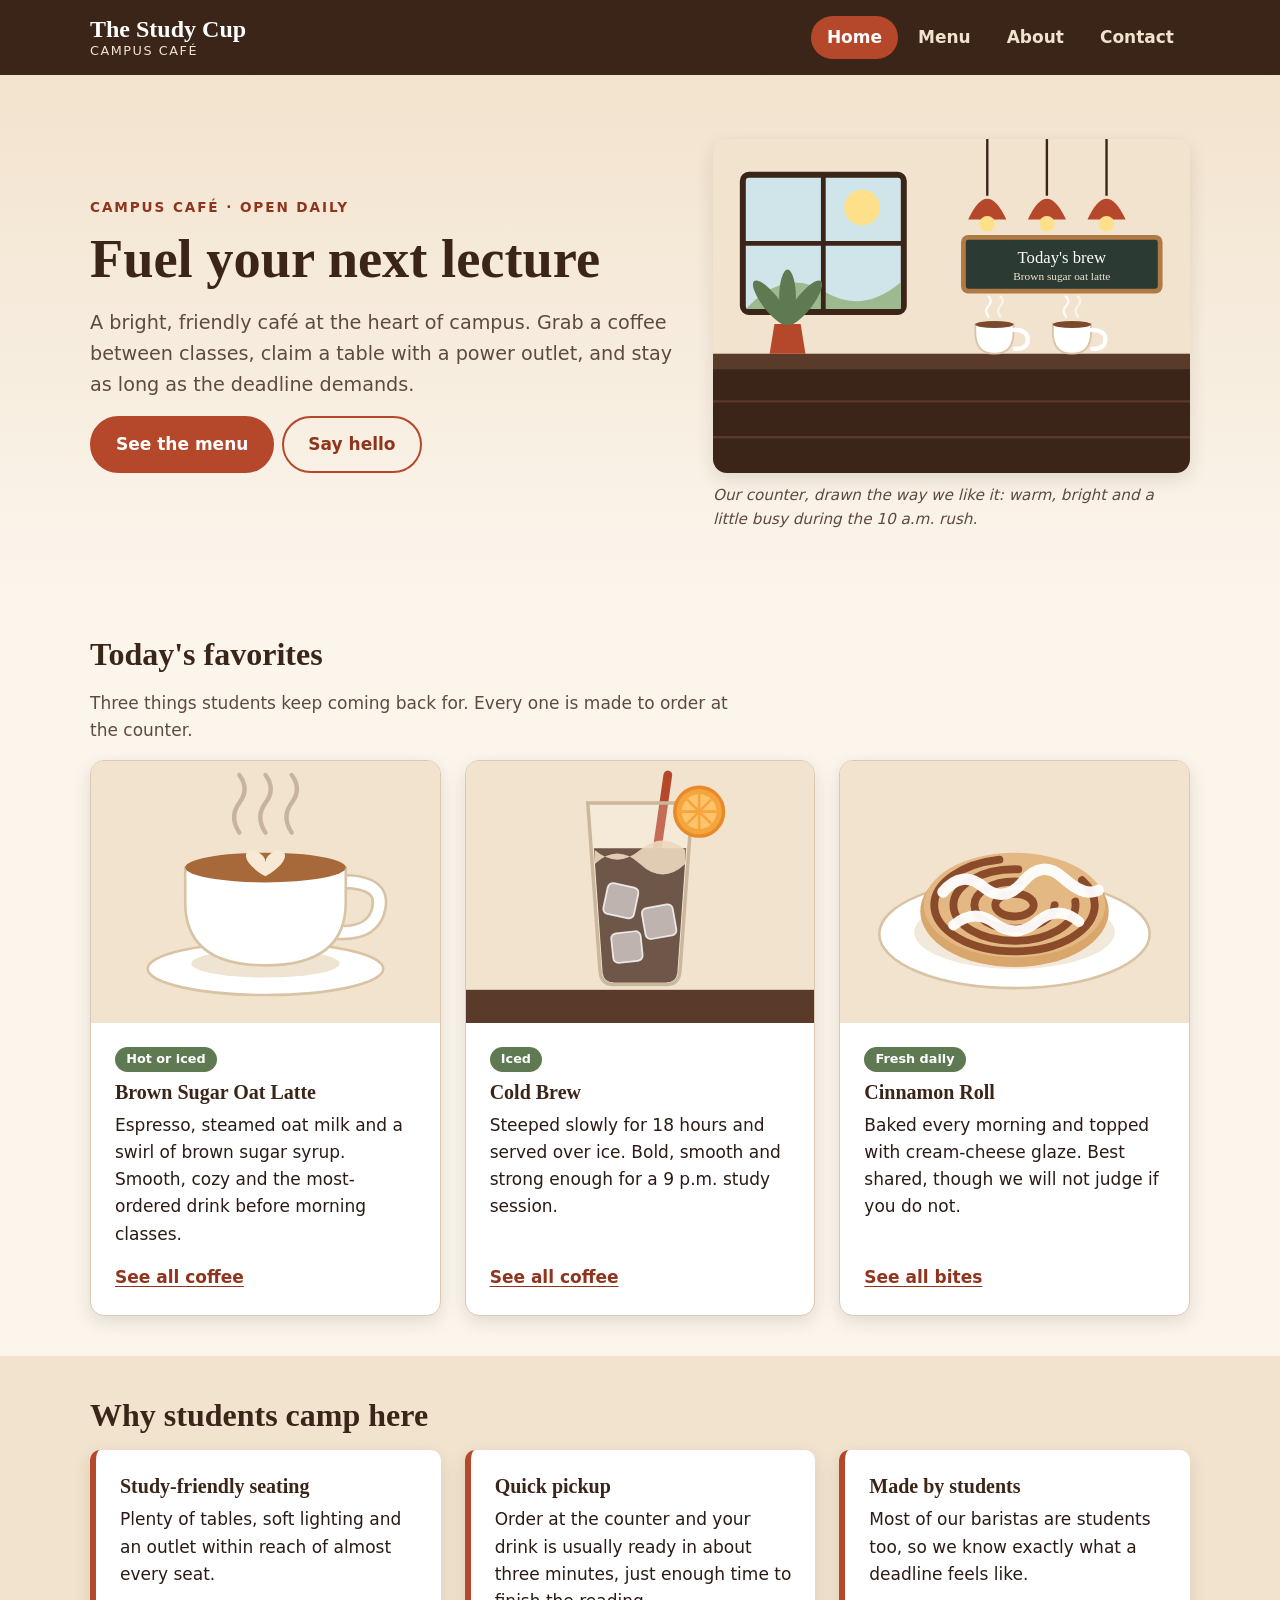
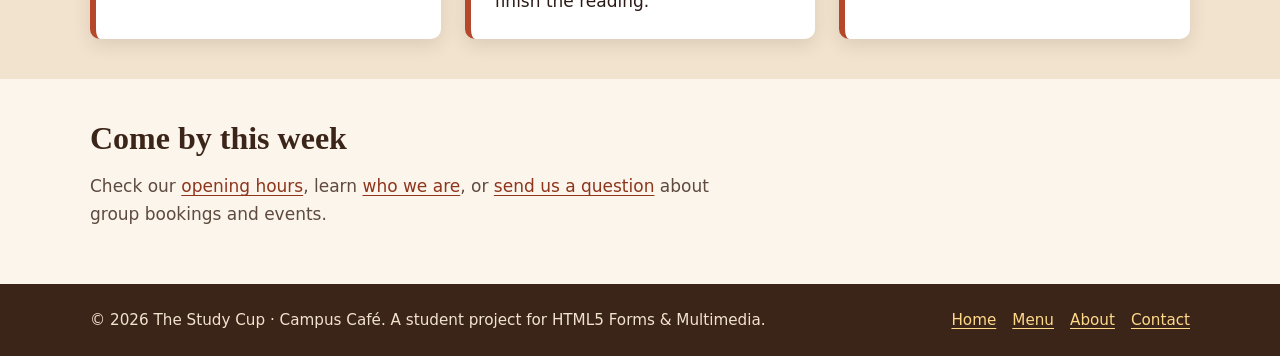
==== Group01_CampusCafe/index.html @ f64dd316 "Add files via upload" ====
<!DOCTYPE html>
<html lang="en">
<head>
  <meta charset="utf-8">
  <meta name="viewport" content="width=device-width, initial-scale=1">
  <meta name="description" content="The Study Cup is a friendly campus café with great coffee, fresh bites and tables built for studying.">
  <title>The Study Cup | Campus Café</title>
  <link rel="stylesheet" href="css/style.css">
</head>
<body>
  <a class="skip-link" href="#main">Skip to main content</a>

  <header class="site-header">
    <div class="container header-inner">
      <a class="brand" href="index.html">
        <span class="brand-name">The Study Cup</span>
        <span class="brand-sub">Campus Café</span>
      </a>
      <nav aria-label="Main navigation">
        <ul class="nav-list">
          <li><a href="index.html" aria-current="page">Home</a></li>
          <li><a href="menu.html">Menu</a></li>
          <li><a href="about.html">About</a></li>
          <li><a href="contact.html">Contact</a></li>
        </ul>
      </nav>
    </div>
  </header>

  <main id="main">
    <section class="hero" aria-labelledby="hero-title">
      <div class="container hero-grid">
        <div>
          <p class="eyebrow">Campus Café · Open daily</p>
          <h1 id="hero-title">Fuel your next lecture</h1>
          <p class="lead">A bright, friendly café at the heart of campus. Grab a coffee between classes, claim a table with a power outlet, and stay as long as the deadline demands.</p>
          <div class="btn-row">
            <a class="btn" href="menu.html">See the menu</a>
            <a class="btn btn-outline" href="contact.html">Say hello</a>
          </div>
        </div>

        <figure>
          <img src="images/hero-cafe.svg" width="800" height="560"
               alt="Illustration of a bright café with a sunny window, three hanging lamps, a chalkboard sign reading Today's brew, and two steaming cups on the counter next to a potted plant.">
          <figcaption>Our counter, drawn the way we like it: warm, bright and a little busy during the 10 a.m. rush.</figcaption>
        </figure>
      </div>
    </section>

    <section class="section" aria-labelledby="favorites-title">
      <div class="container">
        <h2 id="favorites-title">Today's favorites</h2>
        <p class="section-intro">Three things students keep coming back for. Every one is made to order at the counter.</p>

        <div class="card-grid">
          <article class="card">
            <img src="images/latte.svg" width="400" height="300"
                 alt="A white cup of latte on a saucer with a heart drawn in the foam and steam rising from it.">
            <div class="card-body">
              <span class="tag">Hot or iced</span>
              <h3>Brown Sugar Oat Latte</h3>
              <p>Espresso, steamed oat milk and a swirl of brown sugar syrup. Smooth, cozy and the most-ordered drink before morning classes.</p>
              <a href="menu.html">See all coffee</a>
            </div>
          </article>

          <article class="card">
            <img src="images/cold-brew.svg" width="400" height="300"
                 alt="A tall glass of cold brew coffee with ice cubes, a swirl of milk, a red straw and an orange slice on the rim.">
            <div class="card-body">
              <span class="tag">Iced</span>
              <h3>Cold Brew</h3>
              <p>Steeped slowly for 18 hours and served over ice. Bold, smooth and strong enough for a 9 p.m. study session.</p>
              <a href="menu.html">See all coffee</a>
            </div>
          </article>

          <article class="card">
            <img src="images/cinnamon-roll.svg" width="400" height="300"
                 alt="A freshly baked cinnamon roll with a spiral of cinnamon and white icing, served on a white plate.">
            <div class="card-body">
              <span class="tag">Fresh daily</span>
              <h3>Cinnamon Roll</h3>
              <p>Baked every morning and topped with cream-cheese glaze. Best shared, though we will not judge if you do not.</p>
              <a href="menu.html">See all bites</a>
            </div>
          </article>
        </div>
      </div>
    </section>

    <section class="section section-alt" aria-labelledby="why-title">
      <div class="container">
        <h2 id="why-title">Why students camp here</h2>
        <div class="card-grid">
          <article class="feature">
            <h3>Study-friendly seating</h3>
            <p>Plenty of tables, soft lighting and an outlet within reach of almost every seat.</p>
          </article>
          <article class="feature">
            <h3>Quick pickup</h3>
            <p>Order at the counter and your drink is usually ready in about three minutes, just enough time to finish the reading.</p>
          </article>
          <article class="feature">
            <h3>Made by students</h3>
            <p>Most of our baristas are students too, so we know exactly what a deadline feels like.</p>
          </article>
        </div>
      </div>
    </section>

    <section class="section" aria-labelledby="visit-title">
      <div class="container">
        <h2 id="visit-title">Come by this week</h2>
        <p class="section-intro">Check our <a href="about.html#hours">opening hours</a>, learn <a href="about.html">who we are</a>, or <a href="contact.html">send us a question</a> about group bookings and events.</p>
      </div>
    </section>
  </main>

  <footer class="site-footer">
    <div class="container footer-inner">
      <p>&copy; 2026 The Study Cup · Campus Café. A student project for HTML5 Forms &amp; Multimedia.</p>
      <nav aria-label="Footer navigation">
        <ul>
          <li><a href="index.html">Home</a></li>
          <li><a href="menu.html">Menu</a></li>
          <li><a href="about.html">About</a></li>
          <li><a href="contact.html">Contact</a></li>
        </ul>
      </nav>
    </div>
  </footer>
</body>
</html>
---- Group01_CampusCafe/css/style.css ----
/* ==========================================================
   The Study Cup · Campus Café
   css/style.css — hand-written, mobile-first
   Breakpoints: phone (base), tablet 640px, desktop 960px
   ========================================================== */

/* ---------- 1. Design tokens (CSS variables) ---------- */
:root {
  /* colors */
  --color-bg: #fbf5ec;
  --color-surface: #ffffff;
  --color-cream: #f2e3ce;
  --color-text: #2b1b14;
  --color-muted: #5e4a3f;
  --color-primary: #3b2418;
  --color-accent: #b5472a;
  --color-accent-dark: #8f351d;
  --color-sage: #5f7a52;
  --color-border: #dcc9b0;
  --color-field-border: #8a7360;
  --color-focus: #1b5e9e;
  --color-focus-on-dark: #ffd98a;
  --color-error: #b3261e;

  /* fonts */
  --font-body: "Segoe UI", system-ui, -apple-system, Roboto, "Helvetica Neue", Arial, sans-serif;
  --font-heading: Georgia, "Times New Roman", serif;

  /* shape + spacing */
  --radius: 14px;
  --radius-sm: 10px;
  --shadow: 0 6px 18px rgba(59, 36, 24, 0.12);
  --space-1: 0.5rem;
  --space-2: 1rem;
  --space-3: 1.5rem;
  --space-4: 2.5rem;
  --space-5: 4rem;
  --max-width: 1100px;
}

/* ---------- 2. Base ---------- */
*,
*::before,
*::after {
  box-sizing: border-box;
}

html {
  scroll-behavior: smooth;
}

body {
  margin: 0;
  font-family: var(--font-body);
  font-size: 1.0625rem;
  line-height: 1.6;
  color: var(--color-text);
  background: var(--color-bg);
}

img {
  display: block;
  max-width: 100%;
  height: auto;
}

h1,
h2,
h3 {
  font-family: var(--font-heading);
  color: var(--color-primary);
  line-height: 1.2;
}

h1 {
  margin: 0 0 var(--space-2);
  font-size: clamp(2rem, 6vw, 3.4rem);
}

h2 {
  margin: 0 0 var(--space-2);
  font-size: clamp(1.5rem, 4vw, 2rem);
}

h3 {
  margin: 0 0 var(--space-1);
  font-size: 1.25rem;
}

p {
  margin: 0 0 var(--space-2);
}

a {
  color: var(--color-accent-dark);
  text-underline-offset: 3px;
}

a:hover {
  color: var(--color-primary);
  text-decoration-thickness: 2px;
}

:focus-visible {
  outline: 3px solid var(--color-focus);
  outline-offset: 3px;
}

.container {
  width: min(100% - 2rem, var(--max-width));
  margin-inline: auto;
}

/* skip link (keyboard users) */
.skip-link {
  position: absolute;
  left: 1rem;
  top: -4rem;
  z-index: 10;
  padding: 0.6rem 1rem;
  background: var(--color-accent);
  color: #fff;
  border-radius: var(--radius-sm);
  transition: top 0.15s;
}

.skip-link:focus {
  top: 1rem;
}

/* ---------- 3. Header + navigation (Flexbox) ---------- */
.site-header {
  background: var(--color-primary);
  color: var(--color-cream);
}

.header-inner {
  display: flex;
  flex-direction: column;
  align-items: flex-start;
  gap: var(--space-1);
  padding-block: var(--space-2);
}

.brand {
  display: flex;
  flex-direction: column;
  line-height: 1.15;
  color: #fff;
  text-decoration: none;
}

.brand:hover {
  color: var(--color-focus-on-dark);
}

.brand-name {
  font-family: var(--font-heading);
  font-size: 1.5rem;
  font-weight: 700;
}

.brand-sub {
  font-size: 0.8rem;
  letter-spacing: 0.12em;
  text-transform: uppercase;
  color: var(--color-cream);
}

.nav-list {
  display: flex;
  flex-wrap: wrap;
  gap: 0.25rem;
  margin: 0;
  padding: 0;
  list-style: none;
}

.nav-list a {
  display: inline-block;
  padding: 0.5rem 1rem;
  border-radius: 999px;
  color: var(--color-cream);
  font-weight: 600;
  text-decoration: none;
  transition: background-color 0.15s, color 0.15s;
}

.nav-list a:hover {
  background: rgba(255, 255, 255, 0.18);
  color: #fff;
}

/* current page is clear: filled pill */
.nav-list a[aria-current="page"] {
  background: var(--color-accent);
  color: #fff;
}

.site-header :focus-visible,
.site-footer :focus-visible {
  outline-color: var(--color-focus-on-dark);
}

/* ---------- 4. Buttons ---------- */
.btn {
  display: inline-block;
  padding: 0.8rem 1.5rem;
  border: 2px solid var(--color-accent);
  border-radius: 999px;
  background: var(--color-accent);
  color: #fff;
  font: inherit;
  font-weight: 700;
  text-align: center;
  text-decoration: none;
  cursor: pointer;
  transition: background-color 0.15s, color 0.15s, transform 0.15s;
}

.btn:hover {
  background: var(--color-accent-dark);
  border-color: var(--color-accent-dark);
  color: #fff;
  transform: translateY(-2px);
}

.btn-outline {
  background: transparent;
  color: var(--color-accent-dark);
}

.btn-outline:hover {
  background: var(--color-accent-dark);
  color: #fff;
}

.btn-row {
  display: flex;
  flex-wrap: wrap;
  gap: var(--space-1);
}

/* ---------- 5. Hero + page headers ---------- */
.hero {
  padding-block: var(--space-4);
  background: linear-gradient(180deg, var(--color-cream) 0%, var(--color-bg) 100%);
}

.hero-grid {
  display: grid;
  gap: var(--space-3);
}

.eyebrow {
  margin-bottom: var(--space-1);
  font-size: 0.85rem;
  font-weight: 700;
  letter-spacing: 0.14em;
  text-transform: uppercase;
  color: var(--color-accent-dark);
}

.lead {
  font-size: 1.2rem;
  color: var(--color-muted);
}

.page-header {
  padding-block: var(--space-4) var(--space-3);
  background: var(--color-cream);
  border-bottom: 1px solid var(--color-border);
}

.page-header p {
  max-width: 60ch;
  margin-bottom: 0;
  color: var(--color-muted);
}

/* ---------- 6. Sections ---------- */
.section {
  padding-block: var(--space-4);
}

.section-alt {
  background: var(--color-cream);
}

.section-intro {
  max-width: 60ch;
  color: var(--color-muted);
}

/* ---------- 7. Cards (Grid for the grid, Flexbox inside each card) ---------- */
.card-grid {
  display: grid;
  grid-template-columns: 1fr;
  gap: var(--space-3);
}

.card {
  display: flex;
  flex-direction: column;
  overflow: hidden;
  background: var(--color-surface);
  border: 1px solid var(--color-border);
  border-radius: var(--radius);
  box-shadow: var(--shadow);
  transition: transform 0.2s, box-shadow 0.2s;
}

.card:hover,
.card:focus-within {
  transform: translateY(-4px);
  box-shadow: 0 12px 26px rgba(59, 36, 24, 0.18);
}

.card img {
  width: 100%;
  aspect-ratio: 4 / 3;
  object-fit: cover;
}

.card-body {
  display: flex;
  flex: 1;
  flex-direction: column;
  padding: var(--space-3);
}

.card-body p {
  flex: 1;
}

.card-body .role {
  flex: none;
}

.card-body a {
  font-weight: 700;
}

.tag {
  align-self: flex-start;
  margin-bottom: var(--space-1);
  padding: 0.15rem 0.7rem;
  border-radius: 999px;
  background: var(--color-sage);
  color: #fff;
  font-size: 0.8rem;
  font-weight: 700;
}

/* feature blocks (plain, no image) */
.feature {
  padding: var(--space-3);
  background: var(--color-surface);
  border-left: 6px solid var(--color-accent);
  border-radius: var(--radius-sm);
  box-shadow: var(--shadow);
}

.feature p {
  margin-bottom: 0;
}

/* ---------- 8. Figures + media ---------- */
figure {
  margin: 0;
}

figure img {
  width: 100%;
  border-radius: var(--radius);
  box-shadow: var(--shadow);
}

figcaption {
  padding-top: 0.6rem;
  font-size: 0.95rem;
  font-style: italic;
  color: var(--color-muted);
}

audio {
  display: block;
  width: 100%;
}

.media-card {
  padding: var(--space-3);
  background: var(--color-surface);
  border: 1px solid var(--color-border);
  border-radius: var(--radius);
  box-shadow: var(--shadow);
}

.media-card figcaption {
  font-style: normal;
}

/* two-column split used on About page (Grid) */
.split {
  display: grid;
  gap: var(--space-3);
  align-items: center;
}

/* ---------- 9. Menu list ---------- */
.menu-heading {
  padding-bottom: var(--space-1);
  border-bottom: 3px solid var(--color-accent);
}

.menu-list {
  display: grid;
  grid-template-columns: 1fr;
  gap: var(--space-2);
  margin-top: var(--space-3);
}

.menu-item {
  padding: var(--space-2) var(--space-3);
  background: var(--color-surface);
  border: 1px solid var(--color-border);
  border-radius: var(--radius-sm);
  transition: border-color 0.15s, background-color 0.15s;
}

.menu-item:hover {
  border-color: var(--color-accent);
  background: #fffaf3;
}

.menu-item h3 {
  margin-bottom: 0.25rem;
}

.menu-item p {
  margin-bottom: 0.5rem;
  color: var(--color-muted);
}

.menu-item .tag {
  margin-bottom: 0;
}

.note {
  margin-top: var(--space-3);
  padding: var(--space-2);
  background: var(--color-cream);
  border-radius: var(--radius-sm);
  font-size: 0.95rem;
}

/* ---------- 10. Table (hours) ---------- */
.table-wrap {
  overflow-x: auto;
}

table {
  width: 100%;
  border-collapse: collapse;
  background: var(--color-surface);
  border-radius: var(--radius-sm);
}

caption {
  padding-bottom: var(--space-1);
  text-align: left;
  font-weight: 700;
  color: var(--color-muted);
}

th,
td {
  padding: 0.75rem 1rem;
  text-align: left;
  border-bottom: 1px solid var(--color-border);
}

thead th {
  background: var(--color-primary);
  color: #fff;
}

tbody tr:nth-child(even) {
  background: #fdf8f0;
}

tbody tr:hover {
  background: var(--color-cream);
}

/* ---------- 11. Team ---------- */
.avatar {
  display: grid;
  place-items: center;
  width: 64px;
  height: 64px;
  margin-bottom: var(--space-2);
  border-radius: 50%;
  background: var(--color-accent);
  color: #fff;
  font-family: var(--font-heading);
  font-size: 1.6rem;
  font-weight: 700;
}

.role {
  margin-bottom: var(--space-1);
  font-size: 0.85rem;
  font-weight: 700;
  letter-spacing: 0.08em;
  text-transform: uppercase;
  color: var(--color-sage);
}

/* ---------- 12. Contact page + form ---------- */
.contact-layout {
  display: grid;
  gap: var(--space-4);
}

.form-card {
  padding: var(--space-3);
  background: var(--color-surface);
  border: 1px solid var(--color-border);
  border-radius: var(--radius);
  box-shadow: var(--shadow);
}

/* fields are stacked on every screen size */
.contact-form {
  display: grid;
  grid-template-columns: 1fr;
  gap: var(--space-2);
}

.field {
  display: flex;
  flex-direction: column;
  gap: 0.35rem;
}

.field label {
  font-weight: 700;
}

.req {
  font-size: 0.85rem;
  font-weight: 400;
  color: var(--color-muted);
}

.hint {
  font-size: 0.875rem;
  color: var(--color-muted);
}

input,
select,
textarea {
  width: 100%;
  padding: 0.75rem 0.9rem;
  border: 2px solid var(--color-field-border);
  border-radius: var(--radius-sm);
  background: #fff;
  color: var(--color-text);
  font: inherit;
  transition: border-color 0.15s, box-shadow 0.15s;
}

textarea {
  resize: vertical;
  min-height: 9rem;
}

input:hover,
select:hover,
textarea:hover {
  border-color: var(--color-accent);
}

input:focus,
select:focus,
textarea:focus {
  outline: 3px solid transparent; /* keeps a visible ring in forced-colors mode */
  border-color: var(--color-focus);
  box-shadow: 0 0 0 4px rgba(27, 94, 158, 0.3);
}

input:user-invalid,
textarea:user-invalid {
  border-color: var(--color-error);
}

.contact-form .btn {
  justify-self: stretch;
}

.info-card {
  padding: var(--space-3);
  background: var(--color-cream);
  border-radius: var(--radius);
}

.info-card address {
  font-style: normal;
}

.info-card ul {
  margin: 0 0 var(--space-2);
  padding-left: 1.2rem;
}

/* ---------- 13. Footer ---------- */
.site-footer {
  padding-block: var(--space-3);
  background: var(--color-primary);
  color: var(--color-cream);
  font-size: 0.95rem;
}

.footer-inner {
  display: flex;
  flex-direction: column;
  gap: var(--space-2);
}

.footer-inner p {
  margin: 0;
}

.footer-inner ul {
  display: flex;
  flex-wrap: wrap;
  gap: var(--space-2);
  margin: 0;
  padding: 0;
  list-style: none;
}

.site-footer a {
  color: var(--color-focus-on-dark);
}

.site-footer a:hover {
  color: #fff;
}

/* ---------- 14. Tablet (640px and up) ---------- */
@media (min-width: 640px) {
  .card-grid {
    grid-template-columns: repeat(2, 1fr);
  }

  .menu-list {
    grid-template-columns: repeat(2, 1fr);
  }

  .contact-form .btn {
    justify-self: start;
  }

  .footer-inner {
    flex-direction: row;
    align-items: center;
    justify-content: space-between;
  }
}

/* ---------- 15. Desktop (960px and up) ---------- */
@media (min-width: 960px) {
  .header-inner {
    flex-direction: row;
    align-items: center;
    justify-content: space-between;
  }

  .hero {
    padding-block: var(--space-5);
  }

  .hero-grid {
    grid-template-columns: 1.1fr 0.9fr;
    align-items: center;
    gap: var(--space-4);
  }

  .card-grid {
    grid-template-columns: repeat(3, 1fr);
  }

  .split {
    grid-template-columns: 1fr 1fr;
    gap: var(--space-4);
  }

  .contact-layout {
    grid-template-columns: 1.4fr 0.8fr;
    align-items: start;
  }
}

/* ---------- 16. Respect reduced-motion settings ---------- */
@media (prefers-reduced-motion: reduce) {
  html {
    scroll-behavior: auto;
  }

  *,
  *::before,
  *::after {
    transition: none !important;
  }
}
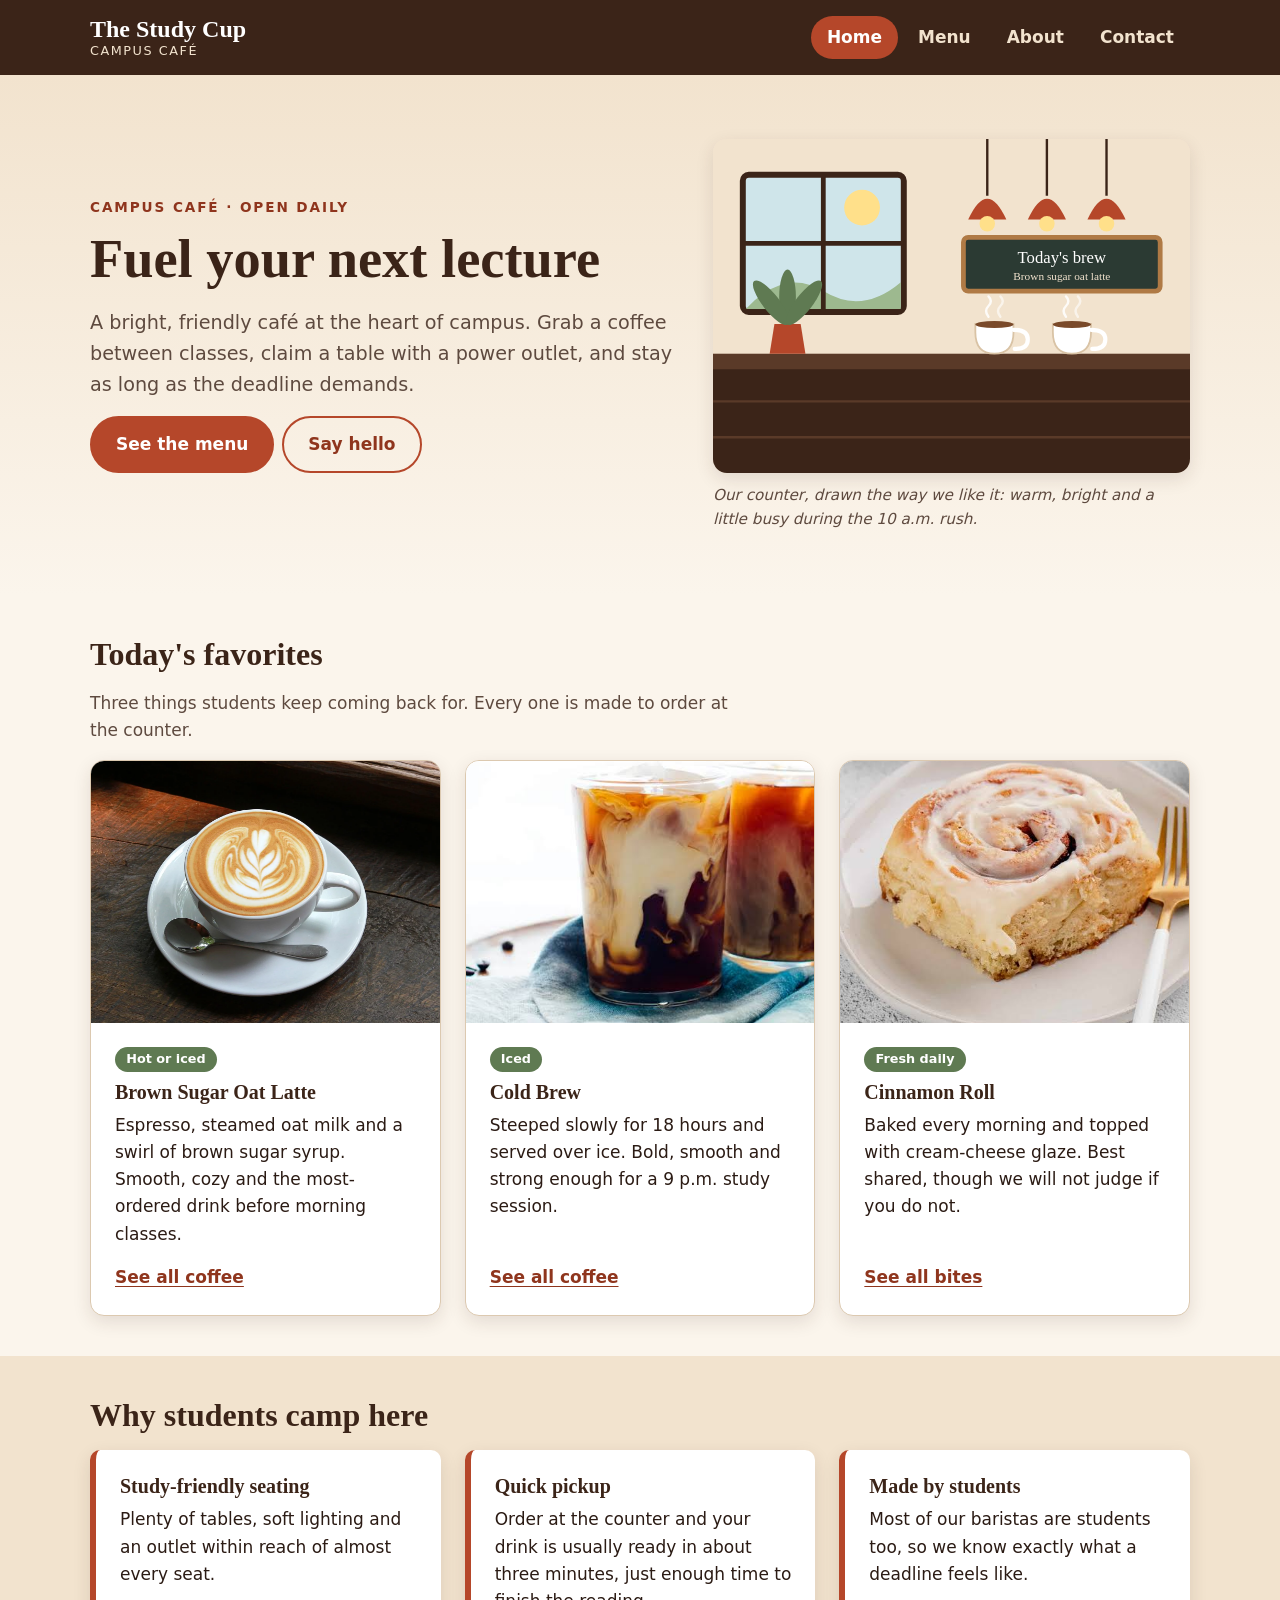
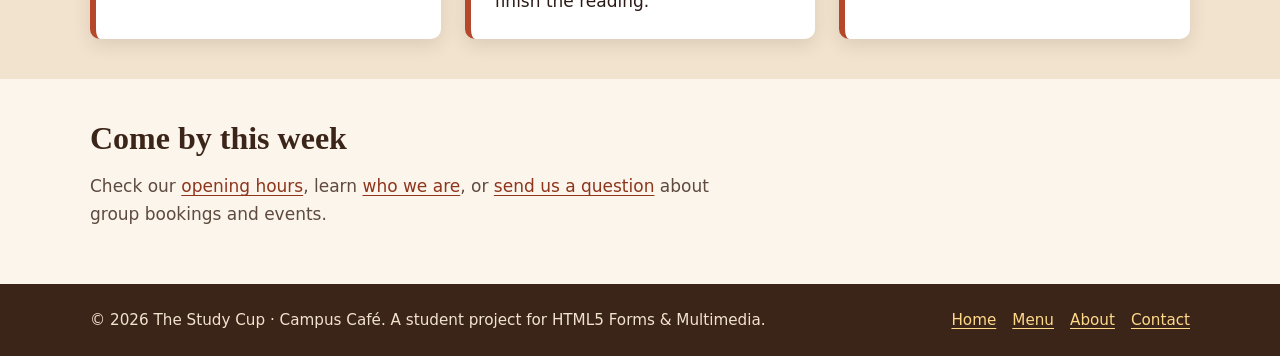
==== commit 814679de: "Update image sources for menu items" ====
--- a/Group01_CampusCafe/index.html
+++ b/Group01_CampusCafe/index.html
@@ -55,7 +55,7 @@
 
         <div class="card-grid">
           <article class="card">
-            <img src="images/latte.svg" width="400" height="300"
+            <img src="images/latte.webp" width="400" height="300"
                  alt="A white cup of latte on a saucer with a heart drawn in the foam and steam rising from it.">
             <div class="card-body">
               <span class="tag">Hot or iced</span>
@@ -66,7 +66,7 @@
           </article>
 
           <article class="card">
-            <img src="images/cold-brew.svg" width="400" height="300"
+            <img src="images/cold-brew.jpg" width="400" height="300"
                  alt="A tall glass of cold brew coffee with ice cubes, a swirl of milk, a red straw and an orange slice on the rim.">
             <div class="card-body">
               <span class="tag">Iced</span>
@@ -77,7 +77,7 @@
           </article>
 
           <article class="card">
-            <img src="images/cinnamon-roll.svg" width="400" height="300"
+            <img src="images/cinamon-roll.jpg" width="400" height="300"
                  alt="A freshly baked cinnamon roll with a spiral of cinnamon and white icing, served on a white plate.">
             <div class="card-body">
               <span class="tag">Fresh daily</span>
